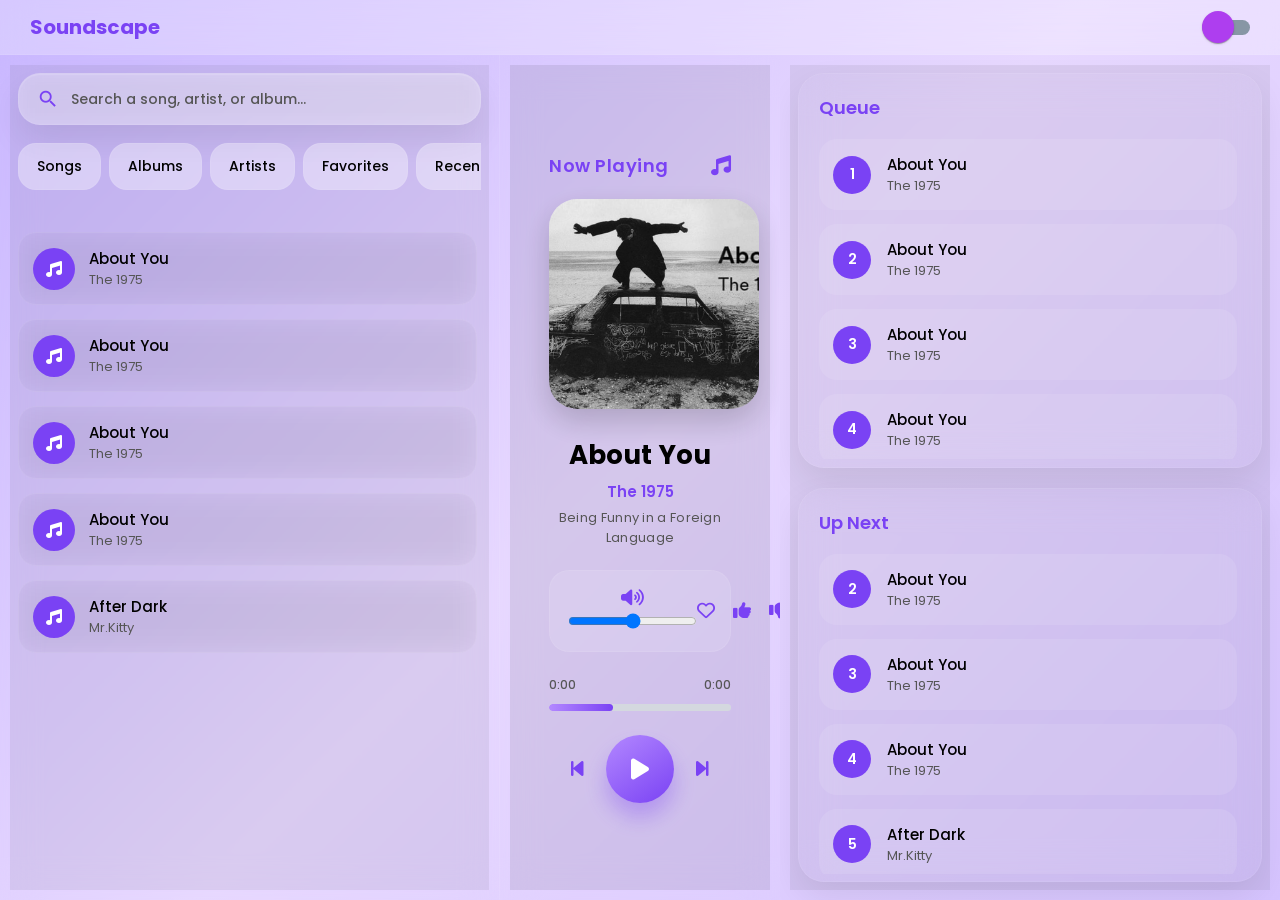
==== music.html @ b22f144f "first commit" ====
<!DOCTYPE html>
<html lang="en">
<head>
    <meta charset="UTF-8" />
    <meta name="viewport" content="width=device-width, initial-scale=1.0"/>
    <link rel="stylesheet"
    href="https://cdnjs.cloudflare.com/ajax/libs/font-awesome/6.5.2/css/all.min.css"/>
    <link rel="stylesheet"
    href="https://fonts.googleapis.com/icon?family=Material+Icons">
    <link rel="preconnect" href="https://fonts.googleapis.com">
    <link rel="preconnect" href="https://fonts.gstatic.com" crossorigin>
    <link href="https://fonts.googleapis.com/css2?family=Poppins:wght@300;400;500;600;700&display=swap"
    rel="stylesheet">
    <link rel="stylesheet" href="styles/style.css">
    <title>Soundscape</title>
</head>

<body>

    <!--
        - The main container
        - it wraps the entire layout using the css grid
    -->
    <div class="container">

        <!--
            - The header class contains the div class logo-name and
                the div class theme-toggle-icon that contains 
                label class theme-toggle and iput id themeToggle,
                also a nested div class slider that contains another
                nested div circle
        -->
        <header class="header">

            <div class="logo-name">
                <h2>Soundscape</h2>
            </div>

            <div class="theme-toggle-icon">

                <label class="theme-toggle">
                <input type="checkbox" id="themeToggle">

                <div class="slider">
                    <div class="circle"></div>
                </div>
                </label>

            </div>

        </header>
    
        <!--
            - The left sidebar
            - the class left contains a div class search-box
                that contains a span class material-icons
            - and a ul class nav
        -->
        <aside class="left">

            <div class="search-box">

                <span class="material-icons">
                    search
                </span>

                <input
                    type="text"
                    maxlength="200"
                    placeholder="Search a song, artist, or album..."
                    class="search-input"
                >

            </div>

            <ul class="nav">

                <li data-category="songs">
                    Songs
                </li>

                <li data-category="albums">
                    Albums
                </li>

                <li data-category="artists">
                    Artists
                </li>

                <li data-category="favorites">
                    Favorites
                </li>

                <li data-category="recent">
                    Recent
                </li>

            </ul>

            <!-- LEFT DYNAMIC CONTENT -->
            <div class="left-content"></div>

        </aside>
        <!--
            - the main class middle contains a
            - div class player and inside of it contains classes
                such as div class top-bar, div class-song-info, 
                div class progress-container, div class control

            - the div class song-info contains another classes,
                img class cover, h1 class title, p class artist, 
                p class album, a div class icons.

                - inside the div class icons contains another classes
                    div class volume-container and div class icon-group

            - the div class progress-container contains another classes
                a div class time that contains  
                    - span class current and span class duration
                and a div class progress-bar that contains 
                    - div class progress

        -->
        <main class="middle">

            <div class="player">

                <div class="top-bar">
                    <h2>Now Playing</h2>
                    <i class="fa-solid fa-music"></i>
                </div>

                <div class="song-info">
                    <img class="cover" src="" alt="cover">
                    <h1 class="title">Song Title</h1>
                    <p class="artist">Artist Name</p>
                    <p class="album">Album Name</p>
                    <div class="icons">
                        <div class="volume-container">
                            <i class="fa-solid fa-volume-high volume"></i>
                            <input
                                type="range"
                                class="volume-slider"
                                min="0"
                                max="100"
                                value="50"
                            >
                        </div>
                        <div class="icon-group">
                            <i class="fa-regular fa-heart"></i>
                            <i class="fa-solid fa-thumbs-up"></i>
                            <i class="fa-solid fa-thumbs-down"></i>
                        </div>
                    </div>
                </div>
                <div class="progress-container">
                    <div class="time">
                        <span class="current">0:00</span>
                        <span class="duration">0:00</span>
                    </div>
                    <div class="progress-bar">
                        <div class="progress"></div>
                    </div>
                </div>
                <div class="controls">
                    <i class="fa-solid fa-backward-step prev"></i>
                    <div class="play-btn">
                        <i class="fa-solid fa-play play-icon"></i>
                    </div>
                    <i class="fa-solid fa-forward-step next"></i>
                </div>

                <!--
                    - AUDIO ELEMENT
                    - handles actual music playback
                -->
                <audio class="audio"></audio>
            </div>
        </main>

        <aside class="right">

        <!--
            - The right sidebar will be generated dynamically
            - using JavaScript from the songs array
        -->
        <div class="right-sidebar">

            <div class="right-column">

                <!-- QUEUE -->
                <div class="right-box">

                    <div class="right-title">
                        Queue
                    </div>

                    <div class="song-row queue-list"></div>

                </div>

                <!-- UP NEXT -->
                <div class="right-box">

                    <div class="right-title">
                        Up Next
                    </div>

                    <div class="song-row up-next-list"></div>

                </div>

            </div>

        </div>

    </aside>
    </div>

    <script type="module" src="js/script.js"></script>
    <script src="js/ThemeToggle.js"></script>

</body>
</html>
---- styles/style.css ----
/**
    -Import the 4 css 
    > container.css
    > left.css
    > variable.css
    > middle.css

*/
@import url("container.css");
@import url("left.css");
@import url("variable.css");
@import url("right.css");
@import url("middle.css");
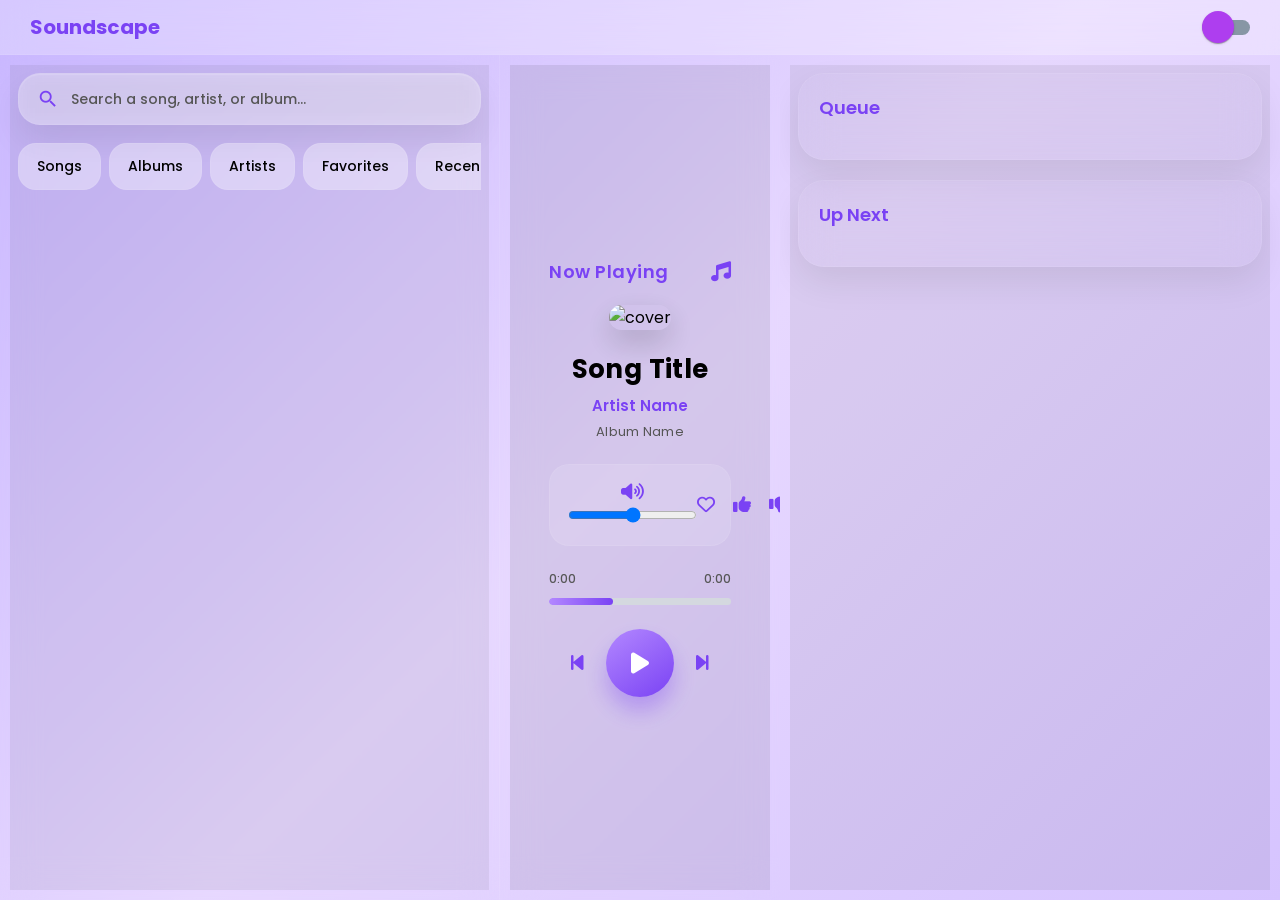
==== commit 4dbd1029: "third commit" ====
--- a/music.html
+++ b/music.html
@@ -217,8 +217,8 @@
     </aside>
     </div>
 
-    <script type="module" src="js/script.js"></script>
-    <script src="js/ThemeToggle.js"></script>
+    <script type="module" src="/script.js"></script>
+    <script src="/ThemeToggle.js"></script>
 
 </body>
 </html>
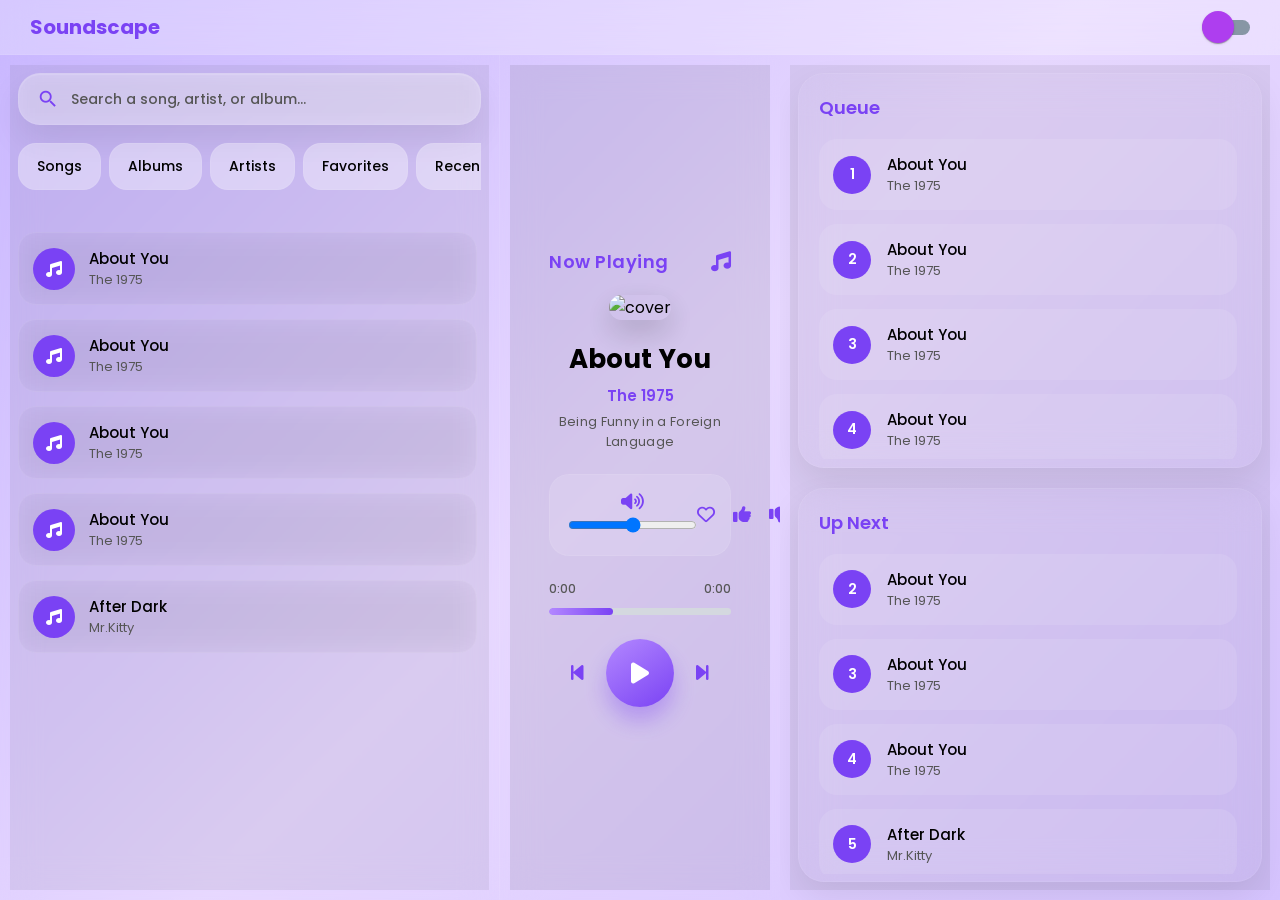
==== commit 34b24dac: "I hope it works" ====
--- a/music.html
+++ b/music.html
@@ -217,8 +217,8 @@
     </aside>
     </div>
 
-    <script type="module" src="/script.js"></script>
-    <script src="/ThemeToggle.js"></script>
+    <script type="module" src="js/script.js"></script>
+    <script src="js/ThemeToggle.js"></script>
 
 </body>
 </html>
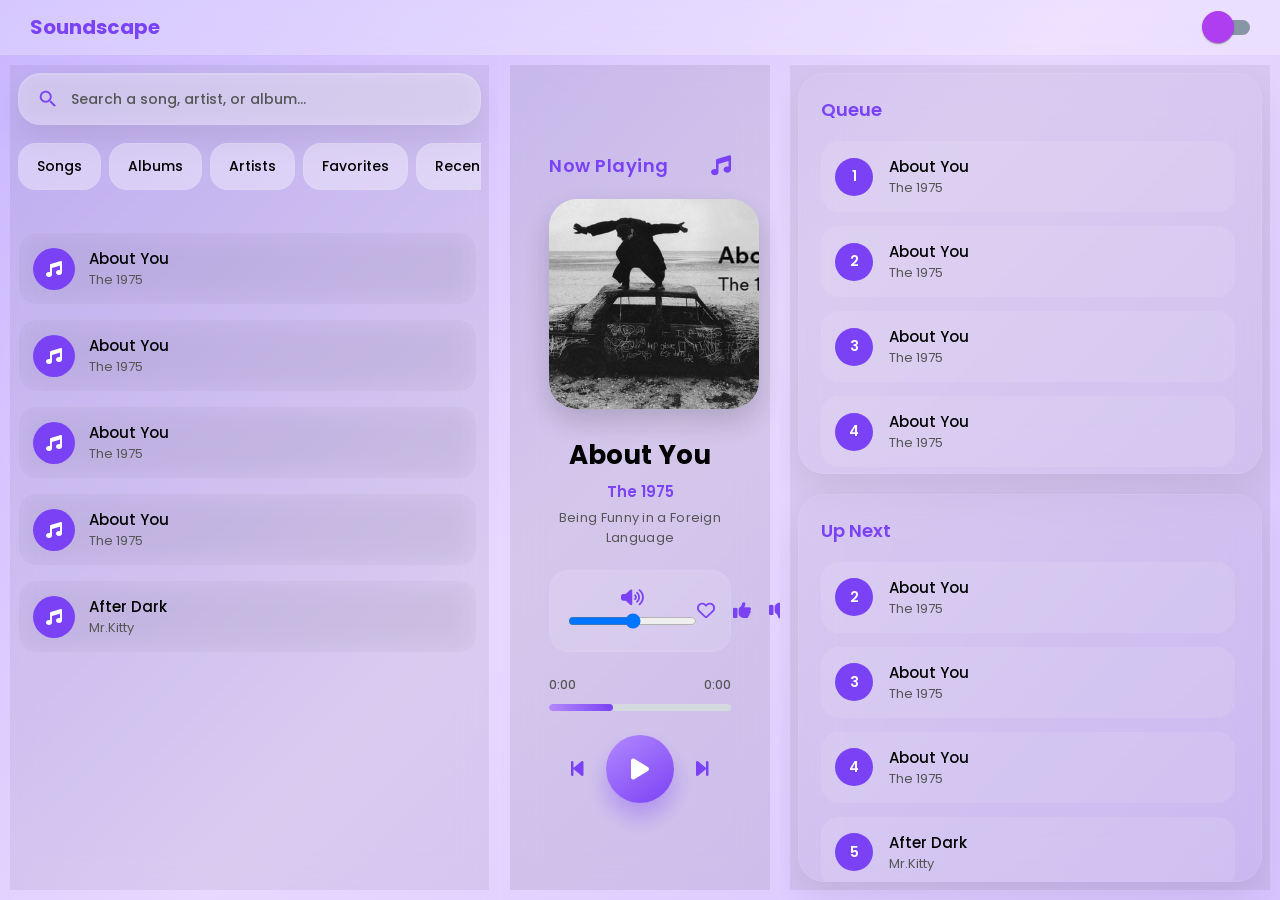
==== commit faaf412c: "Hope it works now" ====
--- a/music.html
+++ b/music.html
@@ -11,7 +11,7 @@
     <link rel="preconnect" href="https://fonts.gstatic.com" crossorigin>
     <link href="https://fonts.googleapis.com/css2?family=Poppins:wght@300;400;500;600;700&display=swap"
     rel="stylesheet">
-    <link rel="stylesheet" href="styles/style.css">
+    <link rel="stylesheet" href="style.css">
     <title>Soundscape</title>
 </head>
 
@@ -75,25 +75,11 @@
 
             <ul class="nav">
 
-                <li data-category="songs">
-                    Songs
-                </li>
-
-                <li data-category="albums">
-                    Albums
-                </li>
-
-                <li data-category="artists">
-                    Artists
-                </li>
-
-                <li data-category="favorites">
-                    Favorites
-                </li>
-
-                <li data-category="recent">
-                    Recent
-                </li>
+                <li data-category="songs">Songs</li>
+                <li data-category="albums">Albums</li>
+                <li data-category="artists">Artists</li>
+                <li data-category="favorites">Favorites</li>
+                <li data-category="recent">Recent</li>
 
             </ul>
 
@@ -217,8 +203,8 @@
     </aside>
     </div>
 
-    <script type="module" src="js/script.js"></script>
-    <script src="js/ThemeToggle.js"></script>
+    <script type="module" src="script.js"></script>
+    <script src="ThemeToggle.js"></script>
 
 </body>
 </html>
--- a/style.css
+++ b/style.css
@@ -0,0 +1,13 @@
+/**
+    -Import the 4 css 
+    > container.css
+    > left.css
+    > variable.css
+    > middle.css
+
+*/
+@import url("container.css");
+@import url("left.css");
+@import url("variable.css");
+@import url("right.css");
+@import url("middle.css");
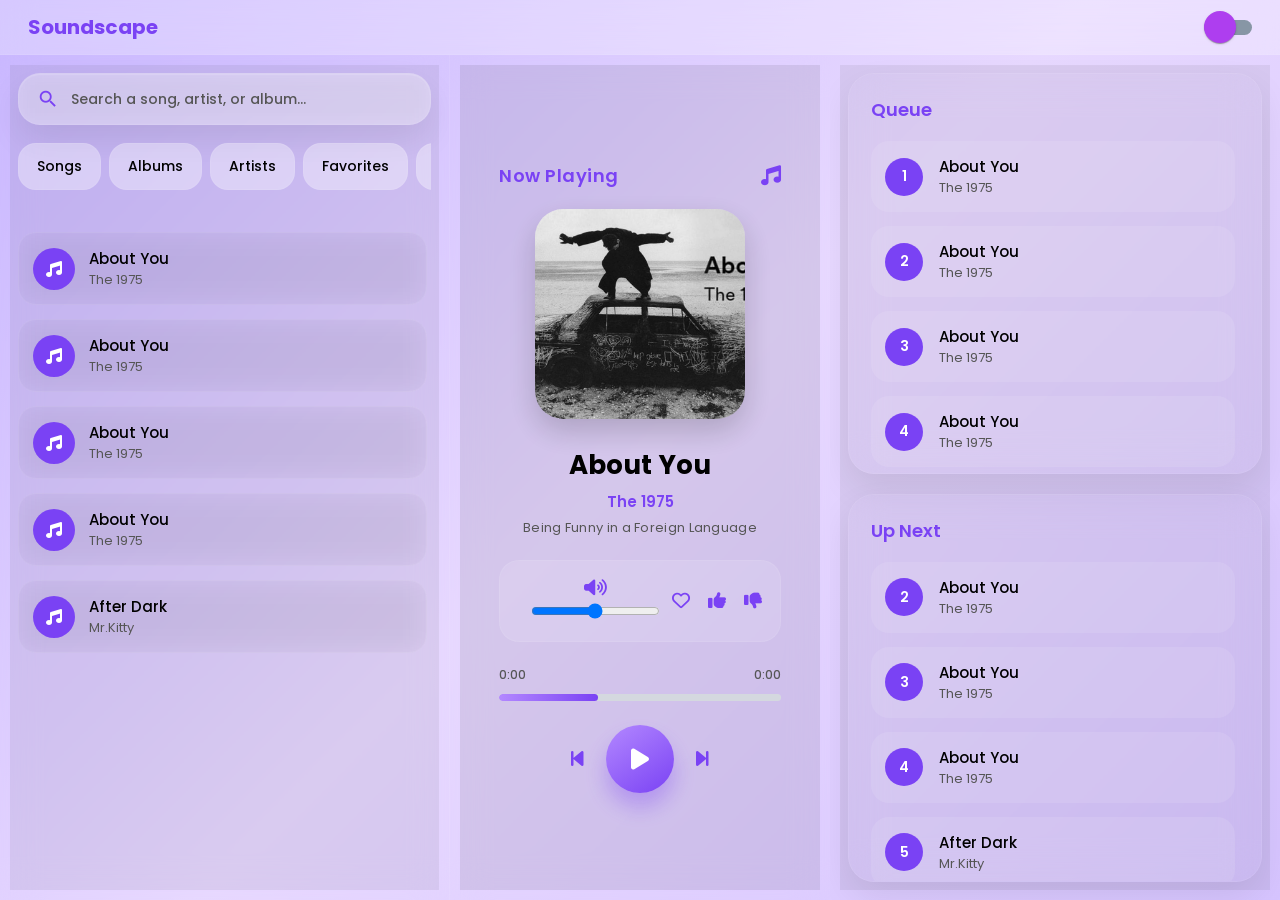
==== commit bb415935: "Hoping to work" ====
--- a/music.html
+++ b/music.html
@@ -11,7 +11,7 @@
     <link rel="preconnect" href="https://fonts.gstatic.com" crossorigin>
     <link href="https://fonts.googleapis.com/css2?family=Poppins:wght@300;400;500;600;700&display=swap"
     rel="stylesheet">
-    <link rel="stylesheet" href="style.css">
+    <link rel="stylesheet" href="Soundscape/styles/style.css">
     <title>Soundscape</title>
 </head>
 
@@ -203,8 +203,7 @@
     </aside>
     </div>
 
-    <script type="module" src="script.js"></script>
-    <script src="ThemeToggle.js"></script>
-
+    <script type="module" src="Soundscape/js/script.js"></script>
+    <script src="Soundscape/js/ThemeToggle.js"></script>
 </body>
 </html>
--- a/Soundscape/styles/style.css
+++ b/Soundscape/styles/style.css
@@ -0,0 +1,13 @@
+/**
+    -Import the 4 css 
+    > container.css
+    > left.css
+    > variable.css
+    > middle.css
+
+*/
+@import url("container.css");
+@import url("left.css");
+@import url("variable.css");
+@import url("right.css");
+@import url("middle.css");
